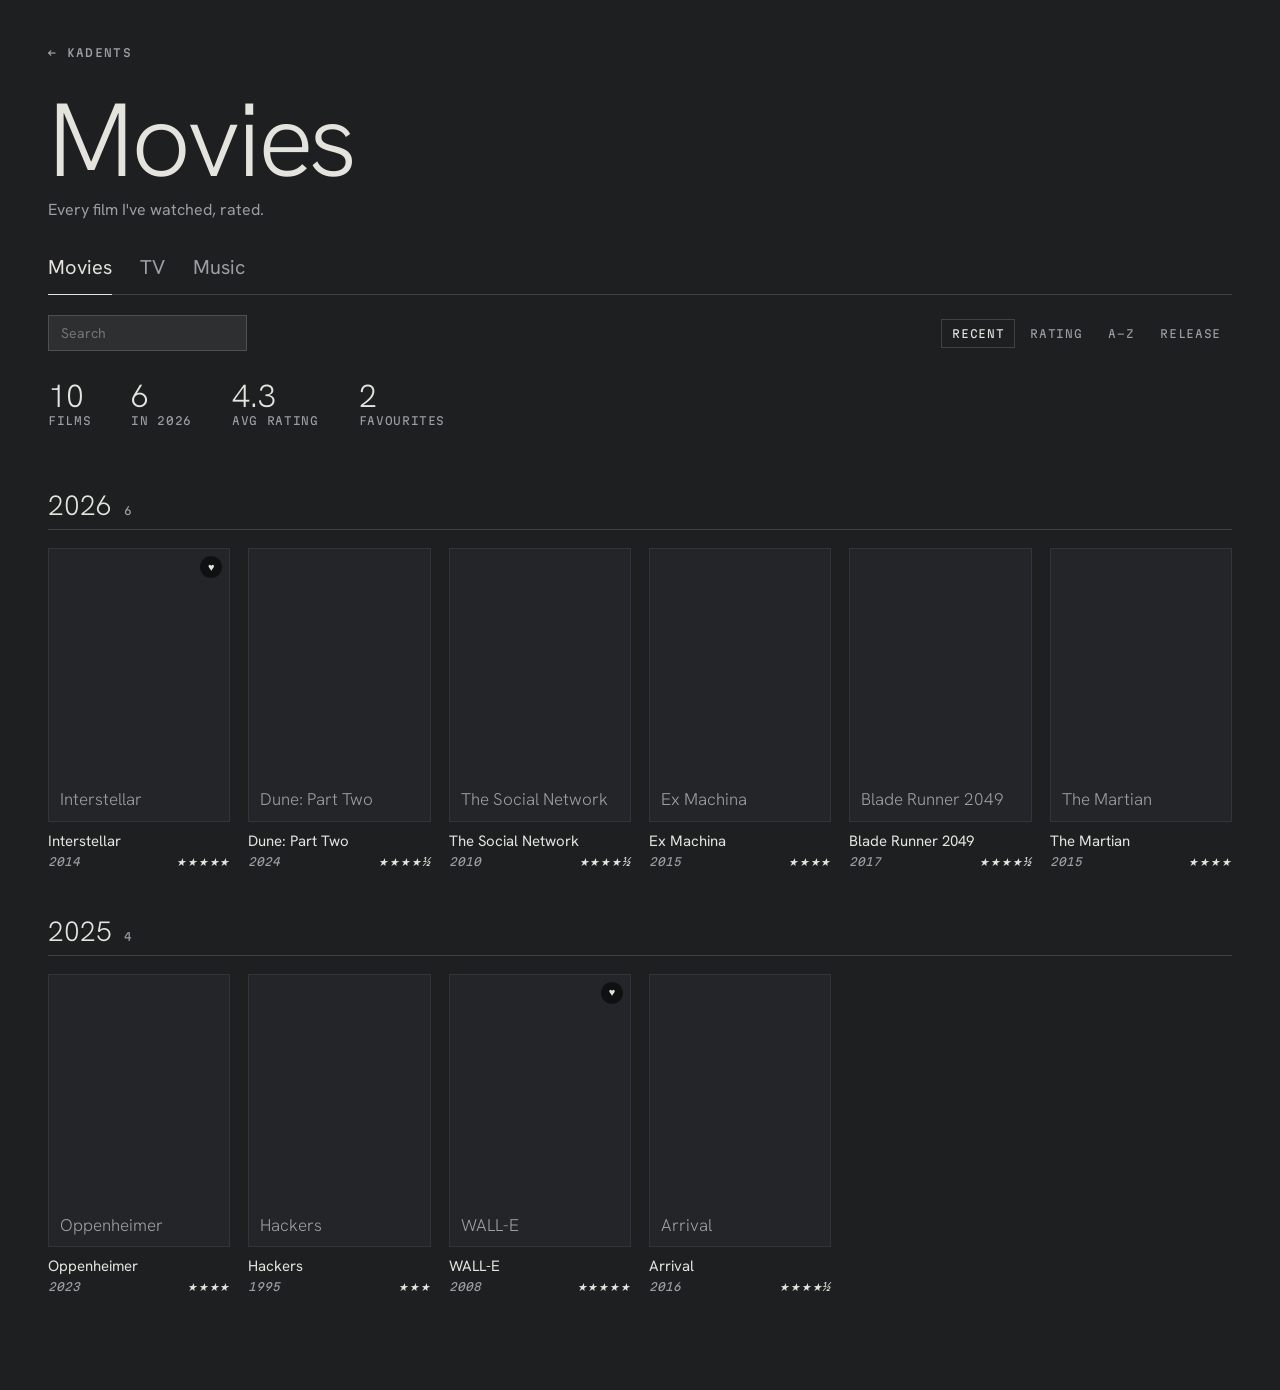
==== movies/index.html @ 59f70e62 "Split Shelf into separate Movies, TV and Music pages Each lives at its own URL (/movies/, /tv/, /mus" ====
<!DOCTYPE html>
<html lang="en">
<head>
  <meta charset="utf-8" />
  <meta name="viewport" content="width=device-width, initial-scale=1, viewport-fit=cover" />
  <title>Movies · Kadents</title>
  <meta name="description" content="Every film I've watched, rated." />
  <link rel="icon" type="image/svg+xml" href="/kadents-violet.svg" media="(prefers-color-scheme: light)">
  <link rel="icon" type="image/svg+xml" href="/kadents-violet-inverted.svg" media="(prefers-color-scheme: dark)">
  <link rel="icon" type="image/png" sizes="32x32" href="/icons/favicon-32.png">
  <link rel="apple-touch-icon" sizes="180x180" href="/icons/apple-touch-icon.png">
  <meta name="theme-color" content="#1d1f21">
  <link rel="preconnect" href="https://fonts.googleapis.com">
  <link rel="preconnect" href="https://fonts.gstatic.com" crossorigin>
  <link rel="stylesheet" href="https://fonts.googleapis.com/css2?family=Hanken+Grotesk:wght@300;400;500&family=Martian+Mono:wght@400;500&display=swap">
  <link rel="stylesheet" href="/shelf/shelf.css" />
</head>
<body data-kind="movies">
  <header class="top">
    <a class="home" href="/">&larr; KADENTS</a>
    <h1>Movies</h1>
    <p class="sub">Every film I've watched, rated.</p>
    <nav class="tabs" aria-label="Other pages">
      <a href="/movies/" aria-current="page">Movies</a>
      <a href="/tv/">TV</a>
      <a href="/music/">Music</a>
    </nav>
    <div class="tools">
      <label class="search"><span class="sr">Search</span><input id="q" type="search" placeholder="Search" autocomplete="off"></label>
      <div class="sort" role="group" aria-label="Sort">
        <button data-sort="recent">Recent</button>
        <button data-sort="rating">Rating</button>
        <button data-sort="title">A&ndash;Z</button>
        <button data-sort="year">Release</button>
      </div>
    </div>
    <dl class="stats" id="stats"></dl>
  </header>

  <main id="shelf" aria-live="polite"></main>

  <dialog id="detail">
    <button class="close" type="button" aria-label="Close">&times;</button>
    <div class="d-art"><img alt=""></div>
    <div class="d-body">
      <p class="d-kind mono"></p>
      <h2 class="d-title"></h2>
      <p class="d-meta mono"></p>
      <p class="d-stars"></p>
      <p class="d-note"></p>
      <p class="d-more"></p>
    </div>
  </dialog>

  <script src="/shelf/data.js"></script>
  <script src="/shelf/shelf.js"></script>
</body>
</html>
---- shelf/shelf.css ----
/* Same grayscale look as the front page: Hanken Grotesk for words, Martian Mono for numbers. */
:root {
  color-scheme: dark;
  --bg: #1d1f21;
  --page: #232528;
  --ink: #e4e3de;
  --muted: #9a9fa3;
  --rule: color-mix(in srgb, var(--ink) 18%, transparent);
  --faint: color-mix(in srgb, var(--ink) 8%, transparent);
  --sans: "Hanken Grotesk", "Helvetica Neue", Arial, sans-serif;
  --mono: "Martian Mono", ui-monospace, Menlo, monospace;
  --gutter: clamp(16px, 4vw, 48px);
  --card: 168px;
}
*, *::before, *::after { box-sizing: border-box; }
body { margin: 0; background: var(--bg); color: var(--ink); font: 400 16px/1.45 var(--sans); -webkit-font-smoothing: antialiased; }
a { color: inherit; }
button { font: inherit; color: inherit; background: none; border: 0; cursor: pointer; }
:focus-visible { outline: 1px solid var(--ink); outline-offset: 3px; }
.mono { font-family: var(--mono); }
.sr { position: absolute; width: 1px; height: 1px; overflow: hidden; clip: rect(0 0 0 0); }

.top { padding: 40px var(--gutter) 8px; max-width: 1400px; margin: 0 auto; }
.home { font: 500 11px/1 var(--mono); letter-spacing: .12em; color: var(--muted); text-decoration: none; }
.home:hover { color: var(--ink); }
h1 { font: 300 clamp(48px, 9vw, 104px)/0.95 var(--sans); letter-spacing: -0.03em; margin: 28px 0 8px; }
.sub { color: var(--muted); margin: 0 0 32px; }

.tabs { display: flex; gap: 28px; border-bottom: 1px solid var(--rule); }
.tabs a { padding: 0 0 12px; font-size: 20px; color: var(--muted); text-decoration: none; border-bottom: 1px solid transparent; margin-bottom: -1px; transition: color .2s, border-color .2s; }
.tabs a:hover { color: var(--ink); }
.tabs a[aria-current="page"] { color: var(--ink); border-color: var(--ink); }

.tools { display: flex; flex-wrap: wrap; gap: 12px 24px; align-items: center; justify-content: space-between; margin: 20px 0 0; }
.search input { width: min(280px, 100%); background: var(--faint); border: 1px solid var(--rule); color: var(--ink); font: 400 14px var(--sans); padding: 8px 12px; border-radius: 0; }
.search input:focus { outline: none; border-color: var(--ink); }
.sort { display: flex; gap: 4px; flex-wrap: wrap; }
.sort button { font: 400 11px/1 var(--mono); letter-spacing: .06em; text-transform: uppercase; padding: 8px 10px; color: var(--muted); border: 1px solid transparent; }
.sort button:hover { color: var(--ink); }
.sort button[aria-pressed="true"] { color: var(--ink); border-color: var(--rule); }

.stats { display: flex; flex-wrap: wrap; gap: 8px 40px; margin: 28px 0 0; }
.stats div { display: flex; flex-direction: column-reverse; }
.stats dt { font: 400 11px var(--mono); color: var(--muted); letter-spacing: .06em; text-transform: uppercase; }
.stats dd { margin: 0; font: 300 32px/1.1 var(--sans); }

main { padding: 8px var(--gutter) 96px; max-width: 1400px; margin: 0 auto; }
.group h2 { display: flex; align-items: baseline; gap: 12px; font: 300 28px/1 var(--sans); margin: 48px 0 18px; padding-bottom: 10px; border-bottom: 1px solid var(--rule); }
.group h2 small { font: 400 11px var(--mono); color: var(--muted); }
.grid { display: grid; grid-template-columns: repeat(auto-fill, minmax(var(--card), 1fr)); gap: 28px 18px; }
@media (max-width: 520px) { :root { --card: 104px; } .grid { gap: 20px 12px; } .stats { gap: 8px 24px; } .stats dd { font-size: 26px; } }

.card { text-align: left; display: block; width: 100%; padding: 0; }
.art { position: relative; aspect-ratio: 2 / 3; background: var(--page); overflow: hidden; outline: 1px solid var(--faint); outline-offset: -1px; }
.music .art { aspect-ratio: 1; }
.art img { width: 100%; height: 100%; object-fit: cover; display: block; opacity: 0; transition: opacity .5s ease, transform .5s ease, filter .5s ease; }
.art img.in { opacity: 1; }
.art .ph { position: absolute; inset: 0; display: flex; align-items: flex-end; padding: 12px; font: 300 17px/1.15 var(--sans); color: var(--muted); }
.art img.in + .ph { display: none; }
.card:hover .art img, .card:focus-visible .art img { transform: scale(1.04); }
.fav { position: absolute; top: 8px; right: 8px; width: 22px; height: 22px; display: grid; place-items: center; background: rgba(0,0,0,.55); border-radius: 50%; font-size: 11px; line-height: 1; }
.cap { padding: 10px 0 0; }
.cap b { display: block; font-weight: 400; font-size: 15px; line-height: 1.25; overflow: hidden; text-overflow: ellipsis; display: -webkit-box; -webkit-line-clamp: 2; -webkit-box-orient: vertical; }
.cap span { display: flex; justify-content: space-between; gap: 8px; margin-top: 4px; font: 400 11px var(--mono); color: var(--muted); }
.stars { letter-spacing: .08em; color: var(--ink); white-space: nowrap; }
.empty { color: var(--muted); padding: 64px 0; }

dialog { border: 1px solid var(--rule); background: var(--bg); color: var(--ink); padding: 0; width: min(760px, calc(100vw - 32px)); max-height: calc(100vh - 32px); }
dialog::backdrop { background: rgba(10, 11, 12, .78); backdrop-filter: blur(6px); }
dialog[open] { display: grid; grid-template-columns: 260px 1fr; }
dialog[open].no-art { grid-template-columns: 1fr; }
@media (max-width: 600px) { dialog[open] { grid-template-columns: 1fr; } .d-art { max-width: 220px; margin: 24px auto 0; } }
.d-art { background: var(--page); align-self: start; }
.d-art img { width: 100%; display: block; }
.d-body { padding: 28px; }
.d-kind, .d-meta { font-size: 11px; color: var(--muted); letter-spacing: .06em; text-transform: uppercase; margin: 0; }
.d-title { font: 300 34px/1.05 var(--sans); margin: 10px 0 10px; }
.d-stars { font-size: 20px; letter-spacing: .1em; margin: 20px 0; }
.d-note { color: var(--ink); }
.d-more a { font: 400 11px var(--mono); color: var(--muted); }
.close { position: absolute; top: 10px; right: 14px; font-size: 26px; color: var(--muted); z-index: 1; }
.close:hover { color: var(--ink); }
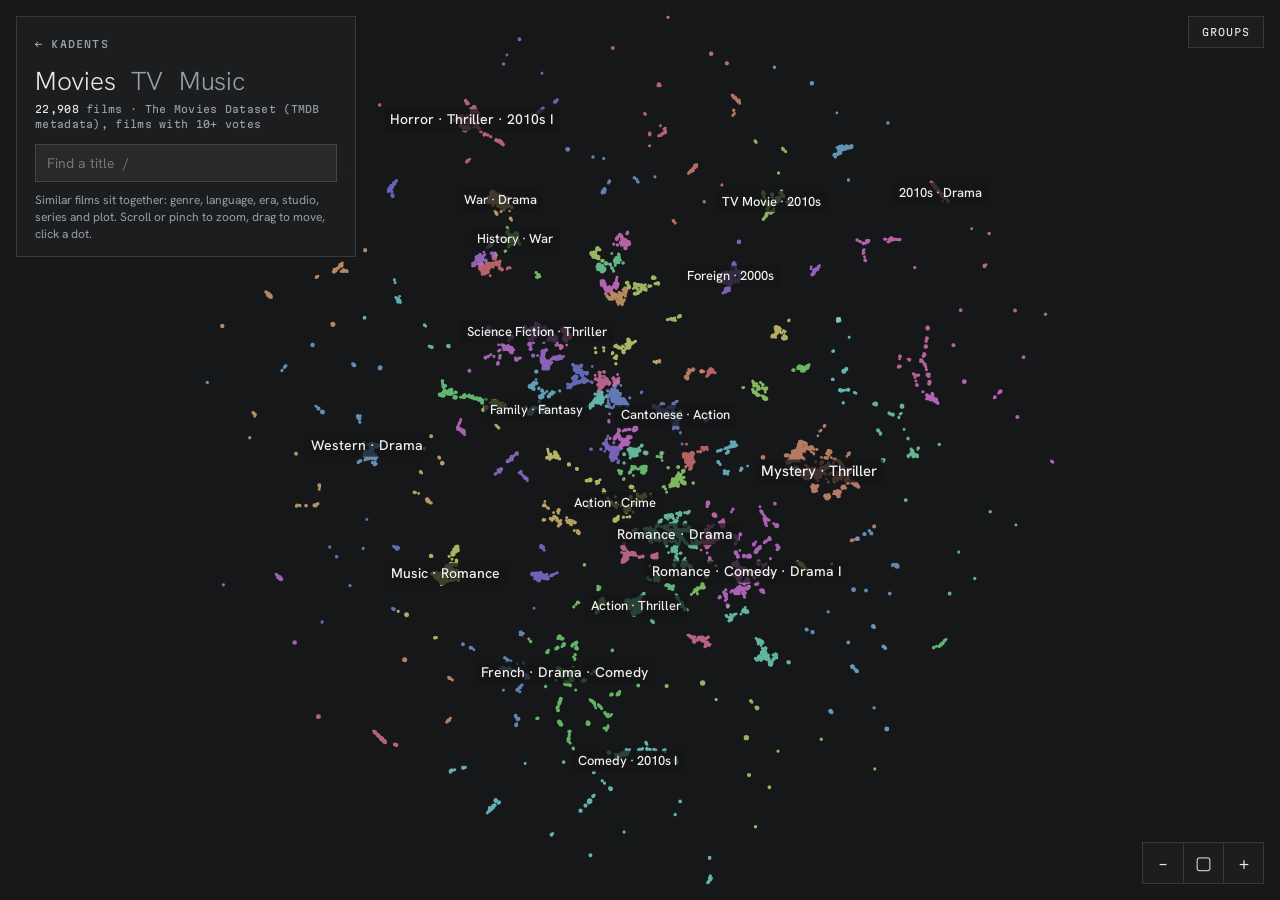
==== commit f2260f5f: "Turn Movies, TV and Music into similarity maps Each page is now a zoomable dot map where similar tit" ====
--- a/movies/index.html
+++ b/movies/index.html
@@ -3,56 +3,49 @@
 <head>
   <meta charset="utf-8" />
   <meta name="viewport" content="width=device-width, initial-scale=1, viewport-fit=cover" />
-  <title>Movies · Kadents</title>
-  <meta name="description" content="Every film I've watched, rated." />
+  <title>Movies map · Kadents</title>
+  <meta name="description" content="A map of films, where similar films sit next to each other." />
   <link rel="icon" type="image/svg+xml" href="/kadents-violet.svg" media="(prefers-color-scheme: light)">
   <link rel="icon" type="image/svg+xml" href="/kadents-violet-inverted.svg" media="(prefers-color-scheme: dark)">
   <link rel="icon" type="image/png" sizes="32x32" href="/icons/favicon-32.png">
   <link rel="apple-touch-icon" sizes="180x180" href="/icons/apple-touch-icon.png">
-  <meta name="theme-color" content="#1d1f21">
+  <meta name="theme-color" content="#161719">
   <link rel="preconnect" href="https://fonts.googleapis.com">
   <link rel="preconnect" href="https://fonts.gstatic.com" crossorigin>
   <link rel="stylesheet" href="https://fonts.googleapis.com/css2?family=Hanken+Grotesk:wght@300;400;500&family=Martian+Mono:wght@400;500&display=swap">
-  <link rel="stylesheet" href="/shelf/shelf.css" />
+  <link rel="preload" href="/maps/movies.json" as="fetch" crossorigin>
+  <link rel="stylesheet" href="/maps/map.css" />
 </head>
 <body data-kind="movies">
-  <header class="top">
+  <canvas id="map" aria-label="Map of films. Use the search box to find one."></canvas>
+  <p id="loading">Loading the map</p>
+
+  <header class="head panel">
     <a class="home" href="/">&larr; KADENTS</a>
-    <h1>Movies</h1>
-    <p class="sub">Every film I've watched, rated.</p>
-    <nav class="tabs" aria-label="Other pages">
-      <a href="/movies/" aria-current="page">Movies</a>
-      <a href="/tv/">TV</a>
-      <a href="/music/">Music</a>
+    <nav aria-label="Maps">
+        <a href="/movies/" aria-current="page">Movies</a>
+        <a href="/tv/">TV</a>
+        <a href="/music/">Music</a>
     </nav>
-    <div class="tools">
-      <label class="search"><span class="sr">Search</span><input id="q" type="search" placeholder="Search" autocomplete="off"></label>
-      <div class="sort" role="group" aria-label="Sort">
-        <button data-sort="recent">Recent</button>
-        <button data-sort="rating">Rating</button>
-        <button data-sort="title">A&ndash;Z</button>
-        <button data-sort="year">Release</button>
-      </div>
+    <p class="meta"><b id="count">…</b> films · <span id="source"></span></p>
+    <div class="search">
+      <input id="q" type="search" placeholder="Find a title  /" autocomplete="off" aria-label="Find a title">
+      <ol id="results" hidden></ol>
     </div>
-    <dl class="stats" id="stats"></dl>
+    <p class="how">Similar films sit together: genre, language, era, studio, series and plot. Scroll or pinch to zoom, drag to move, click a dot.</p>
   </header>
 
-  <main id="shelf" aria-live="polite"></main>
+  <button id="groupsBtn" class="panel" type="button">Groups</button>
+  <div class="groups panel"><ol id="clusters"></ol></div>
+  <div class="zoom panel">
+    <button id="zout" type="button" aria-label="Zoom out">&minus;</button>
+    <button id="zfit" type="button" aria-label="Show everything">&#9634;</button>
+    <button id="zin" type="button" aria-label="Zoom in">+</button>
+  </div>
 
-  <dialog id="detail">
-    <button class="close" type="button" aria-label="Close">&times;</button>
-    <div class="d-art"><img alt=""></div>
-    <div class="d-body">
-      <p class="d-kind mono"></p>
-      <h2 class="d-title"></h2>
-      <p class="d-meta mono"></p>
-      <p class="d-stars"></p>
-      <p class="d-note"></p>
-      <p class="d-more"></p>
-    </div>
-  </dialog>
+  <div id="tip" hidden></div>
+  <section id="card" class="panel" hidden aria-live="polite"></section>
 
-  <script src="/shelf/data.js"></script>
-  <script src="/shelf/shelf.js"></script>
+  <script src="/maps/map.js"></script>
 </body>
 </html>
--- a/maps/map.css
+++ b/maps/map.css
@@ -0,0 +1,102 @@
+/* Full-screen dot map. Same fonts and near-black ground as the front page; the dots carry the only colour. */
+:root {
+  color-scheme: dark;
+  --bg: #161719;
+  --panel: rgba(29, 31, 33, .9);
+  --ink: #e9e8e3;
+  --muted: #9a9fa3;
+  --rule: rgba(233, 232, 227, .14);
+  --sans: "Hanken Grotesk", "Helvetica Neue", Arial, sans-serif;
+  --mono: "Martian Mono", ui-monospace, Menlo, monospace;
+}
+*, *::before, *::after { box-sizing: border-box; }
+html, body { margin: 0; height: 100%; overflow: hidden; background: var(--bg); color: var(--ink); font: 400 15px/1.4 var(--sans); -webkit-font-smoothing: antialiased; }
+button { font: inherit; color: inherit; background: none; border: 0; padding: 0; cursor: pointer; text-align: left; }
+a { color: inherit; }
+[hidden] { display: none !important; }
+:focus-visible { outline: 1px solid var(--ink); outline-offset: 2px; }
+
+#map { position: fixed; inset: 0; width: 100%; height: 100%; touch-action: none; cursor: grab; }
+#map:active { cursor: grabbing; }
+#loading { position: fixed; inset: 0; display: grid; place-items: center; font: 400 11px var(--mono); letter-spacing: .1em; text-transform: uppercase; color: var(--muted); pointer-events: none; }
+.ready #loading { display: none; }
+
+.panel { background: var(--panel); backdrop-filter: blur(12px); -webkit-backdrop-filter: blur(12px); border: 1px solid var(--rule); }
+
+/* header */
+.head { position: fixed; top: 16px; left: 16px; width: min(340px, calc(100vw - 32px)); padding: 16px 18px 14px; z-index: 3; }
+.home { font: 500 10px/1 var(--mono); letter-spacing: .12em; color: var(--muted); text-decoration: none; }
+.home:hover { color: var(--ink); }
+.head nav { display: flex; gap: 16px; margin: 14px 0 4px; }
+.head nav a { font: 300 26px/1 var(--sans); color: var(--muted); text-decoration: none; letter-spacing: -.01em; }
+.head nav a[aria-current="page"] { color: var(--ink); }
+.head nav a:hover { color: var(--ink); }
+.meta { margin: 8px 0 12px; font: 400 10px/1.5 var(--mono); color: var(--muted); letter-spacing: .03em; }
+.meta b { color: var(--ink); font-weight: 400; }
+.search { position: relative; }
+.search input { width: 100%; background: rgba(255,255,255,.05); border: 1px solid var(--rule); color: var(--ink); font: 400 14px var(--sans); padding: 9px 11px; border-radius: 0; }
+.search input:focus { outline: none; border-color: var(--ink); }
+#results { list-style: none; margin: 6px 0 0; padding: 0; max-height: 50vh; overflow: auto; }
+#results button { display: block; width: 100%; padding: 7px 4px; border-top: 1px solid var(--rule); font-size: 14px; }
+#results button.on, #results button:hover { background: rgba(255,255,255,.06); }
+#results small { color: var(--muted); font-size: 12px; }
+#results .none { color: var(--muted); padding: 8px 4px; font-size: 13px; }
+i { display: inline-block; width: 8px; height: 8px; border-radius: 50%; margin-right: 8px; vertical-align: 1px; flex: none; }
+.how { margin: 10px 0 0; font-size: 12px; color: var(--muted); }
+
+/* clusters */
+#groupsBtn { position: fixed; top: 16px; right: 16px; z-index: 3; padding: 9px 13px; font: 400 10px var(--mono); letter-spacing: .1em; text-transform: uppercase; }
+.groups { position: fixed; top: 60px; right: 16px; bottom: 76px; width: 280px; overflow: auto; z-index: 2; padding: 6px 0; display: none; }
+.groups-open .groups { display: block; }
+.groups ol { list-style: none; margin: 0; padding: 0; }
+.groups button { display: flex; align-items: center; width: 100%; padding: 6px 14px; font-size: 13px; gap: 0; }
+.groups button span { flex: 1; }
+.groups button small { font: 400 10px var(--mono); color: var(--muted); }
+.groups button:hover { background: rgba(255,255,255,.05); }
+.groups button[aria-pressed="true"] { background: rgba(255,255,255,.1); }
+
+/* zoom */
+.zoom { position: fixed; right: 16px; bottom: 16px; z-index: 2; display: flex; }
+.zoom button { width: 40px; height: 40px; display: grid; place-items: center; font-size: 18px; text-align: center; }
+.zoom button + button { border-left: 1px solid var(--rule); }
+.zoom button:hover { background: rgba(255,255,255,.06); }
+
+/* hover tip */
+#tip { position: fixed; left: 0; top: 0; z-index: 4; pointer-events: none; max-width: 280px; padding: 7px 10px; background: rgba(12,13,14,.92); border: 1px solid var(--rule); }
+#tip b { display: block; font-weight: 500; font-size: 14px; }
+#tip span { font-size: 12px; color: var(--muted); }
+
+/* details */
+#card { position: fixed; left: 16px; bottom: 16px; width: min(380px, calc(100vw - 32px)); max-height: calc(100vh - 340px); min-height: 160px; overflow: auto; z-index: 3; padding: 16px 18px; }
+#card .x { position: absolute; top: 6px; right: 10px; font-size: 22px; color: var(--muted); }
+#card .x:hover { color: var(--ink); }
+.c-top { display: flex; gap: 14px; }
+.c-top img { width: 92px; aspect-ratio: 2/3; object-fit: cover; flex: none; background: #222; }
+.c-cl { margin: 0; font: 400 10px var(--mono); letter-spacing: .05em; text-transform: uppercase; color: var(--muted); padding-right: 20px; }
+.c-cl button:hover { color: var(--ink); text-decoration: underline; }
+#card h2 { font: 400 22px/1.15 var(--sans); margin: 6px 0 2px; }
+.c-sub { margin: 0 0 8px; color: var(--muted); font-size: 13px; }
+.c-f { margin: 2px 0; font-size: 13px; }
+.c-f small { color: var(--muted); }
+.c-d { margin: 8px 0 0; font-size: 13px; color: #c9c8c3; }
+.c-link { display: inline-block; margin-top: 8px; font: 400 10px var(--mono); letter-spacing: .06em; text-transform: uppercase; color: var(--muted); }
+.c-link:hover { color: var(--ink); }
+.c-h { margin: 14px 0 4px; padding-top: 10px; border-top: 1px solid var(--rule); font: 400 10px var(--mono); letter-spacing: .1em; text-transform: uppercase; color: var(--muted); }
+.near { list-style: none; margin: 0; padding: 0; columns: 2; column-gap: 12px; }
+.near button { display: block; width: 100%; padding: 3px 0; font-size: 13px; white-space: nowrap; overflow: hidden; text-overflow: ellipsis; break-inside: avoid; }
+.near button:hover { color: #fff; text-decoration: underline; }
+.near small { color: var(--muted); }
+.bars { display: grid; grid-template-columns: 1fr 1fr; gap: 4px 14px; margin-top: 6px; }
+.bars span { display: flex; align-items: center; gap: 6px; }
+.bars em { font: normal 400 10px var(--mono); color: var(--muted); width: 58px; }
+.bars b { flex: 1; height: 3px; background: linear-gradient(90deg, var(--ink) calc(var(--v) * 100%), rgba(255,255,255,.12) 0); }
+
+@media (max-width: 640px) {
+  .head { top: 8px; left: 8px; width: calc(100vw - 16px); padding: 12px 14px; }
+  .head nav a { font-size: 22px; }
+  .how { display: none; }
+  #groupsBtn { top: auto; bottom: 16px; right: auto; left: 16px; }
+  .groups { top: auto; left: 8px; right: 8px; bottom: 64px; width: auto; max-height: 45vh; }
+  #card { left: 8px; bottom: 8px; width: calc(100vw - 16px); max-height: 52vh; }
+  .near { columns: 1; }
+}
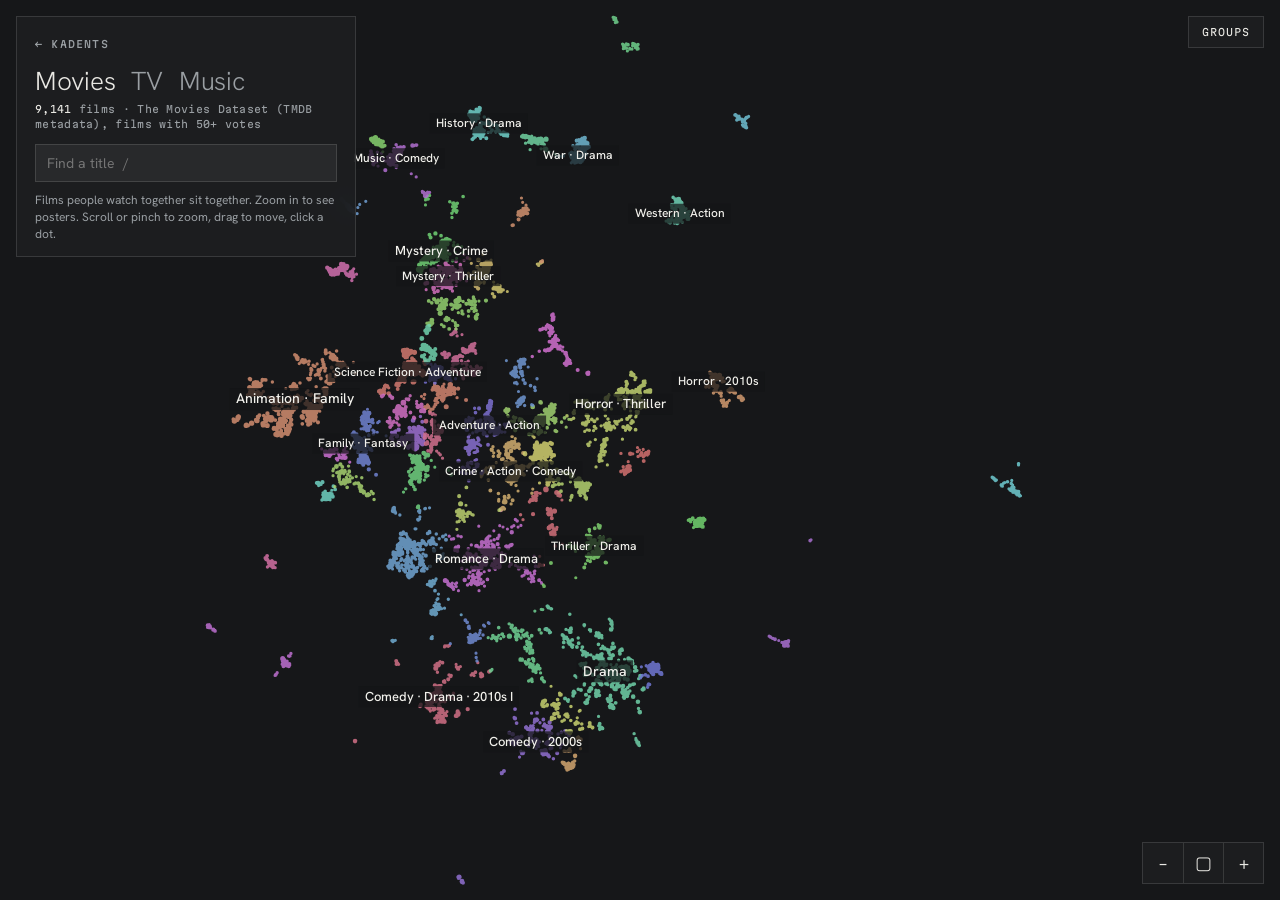
==== commit 23108460: "WIP: rebuild maps from TMDB and Deezer recommendation data Fetchers for TMDB (films, TV, posters, re" ====
--- a/movies/index.html
+++ b/movies/index.html
@@ -32,7 +32,7 @@
       <input id="q" type="search" placeholder="Find a title  /" autocomplete="off" aria-label="Find a title">
       <ol id="results" hidden></ol>
     </div>
-    <p class="how">Similar films sit together: genre, language, era, studio, series and plot. Scroll or pinch to zoom, drag to move, click a dot.</p>
+    <p class="how">Films people watch together sit together. Zoom in to see posters. Scroll or pinch to zoom, drag to move, click a dot.</p>
   </header>
 
   <button id="groupsBtn" class="panel" type="button">Groups</button>
--- a/maps/map.css
+++ b/maps/map.css
@@ -67,11 +67,12 @@
 #tip span { font-size: 12px; color: var(--muted); }
 
 /* details */
-#card { position: fixed; left: 16px; bottom: 16px; width: min(380px, calc(100vw - 32px)); max-height: calc(100vh - 340px); min-height: 160px; overflow: auto; z-index: 3; padding: 16px 18px; }
+#card { position: fixed; left: 16px; bottom: 16px; width: min(420px, calc(100vw - 32px)); max-height: calc(100vh - 290px); min-height: 160px; overflow: auto; z-index: 3; padding: 16px 18px; }
 #card .x { position: absolute; top: 6px; right: 10px; font-size: 22px; color: var(--muted); }
 #card .x:hover { color: var(--ink); }
 .c-top { display: flex; gap: 14px; }
-.c-top img { width: 92px; aspect-ratio: 2/3; object-fit: cover; flex: none; background: #222; }
+.c-top img { width: 112px; aspect-ratio: 2/3; object-fit: cover; flex: none; background: #222; align-self: flex-start; }
+.c-top img.sq { aspect-ratio: 1; border-radius: 50%; }
 .c-cl { margin: 0; font: 400 10px var(--mono); letter-spacing: .05em; text-transform: uppercase; color: var(--muted); padding-right: 20px; }
 .c-cl button:hover { color: var(--ink); text-decoration: underline; }
 #card h2 { font: 400 22px/1.15 var(--sans); margin: 6px 0 2px; }
@@ -79,17 +80,23 @@
 .c-f { margin: 2px 0; font-size: 13px; }
 .c-f small { color: var(--muted); }
 .c-d { margin: 8px 0 0; font-size: 13px; color: #c9c8c3; }
+.c-links { display: flex; gap: 14px; flex-wrap: wrap; margin: 0; }
 .c-link { display: inline-block; margin-top: 8px; font: 400 10px var(--mono); letter-spacing: .06em; text-transform: uppercase; color: var(--muted); }
 .c-link:hover { color: var(--ink); }
 .c-h { margin: 14px 0 4px; padding-top: 10px; border-top: 1px solid var(--rule); font: 400 10px var(--mono); letter-spacing: .1em; text-transform: uppercase; color: var(--muted); }
-.near { list-style: none; margin: 0; padding: 0; columns: 2; column-gap: 12px; }
-.near button { display: block; width: 100%; padding: 3px 0; font-size: 13px; white-space: nowrap; overflow: hidden; text-overflow: ellipsis; break-inside: avoid; }
-.near button:hover { color: #fff; text-decoration: underline; }
-.near small { color: var(--muted); }
-.bars { display: grid; grid-template-columns: 1fr 1fr; gap: 4px 14px; margin-top: 6px; }
-.bars span { display: flex; align-items: center; gap: 6px; }
-.bars em { font: normal 400 10px var(--mono); color: var(--muted); width: 58px; }
-.bars b { flex: 1; height: 3px; background: linear-gradient(90deg, var(--ink) calc(var(--v) * 100%), rgba(255,255,255,.12) 0); }
+.near { list-style: none; margin: 0; padding: 0; display: grid; grid-template-columns: 1fr 1fr; gap: 6px 12px; }
+.near button { display: flex; align-items: center; gap: 9px; width: 100%; padding: 2px 0; font-size: 13px; line-height: 1.2; }
+.near img { width: 30px; aspect-ratio: 2/3; object-fit: cover; flex: none; background: #26282b; }
+.near img.sq { aspect-ratio: 1; }
+.near span { overflow: hidden; display: -webkit-box; -webkit-line-clamp: 2; -webkit-box-orient: vertical; }
+.near small { display: block; color: var(--muted); font-size: 11px; }
+.near button:hover span { color: #fff; text-decoration: underline; }
+.albums { display: grid; grid-template-columns: repeat(3, 1fr); gap: 10px; margin-top: 14px; }
+.albums a { text-decoration: none; font-size: 12px; line-height: 1.2; min-width: 0; }
+.albums img { width: 100%; aspect-ratio: 1; display: block; background: #26282b; margin-bottom: 4px; }
+.albums span { display: block; overflow: hidden; text-overflow: ellipsis; white-space: nowrap; }
+.albums small { color: var(--muted); font-size: 11px; }
+.albums a:hover span { text-decoration: underline; }
 
 @media (max-width: 640px) {
   .head { top: 8px; left: 8px; width: calc(100vw - 16px); padding: 12px 14px; }
@@ -98,5 +105,5 @@
   #groupsBtn { top: auto; bottom: 16px; right: auto; left: 16px; }
   .groups { top: auto; left: 8px; right: 8px; bottom: 64px; width: auto; max-height: 45vh; }
   #card { left: 8px; bottom: 8px; width: calc(100vw - 16px); max-height: 52vh; }
-  .near { columns: 1; }
+  .c-top img { width: 84px; }
 }
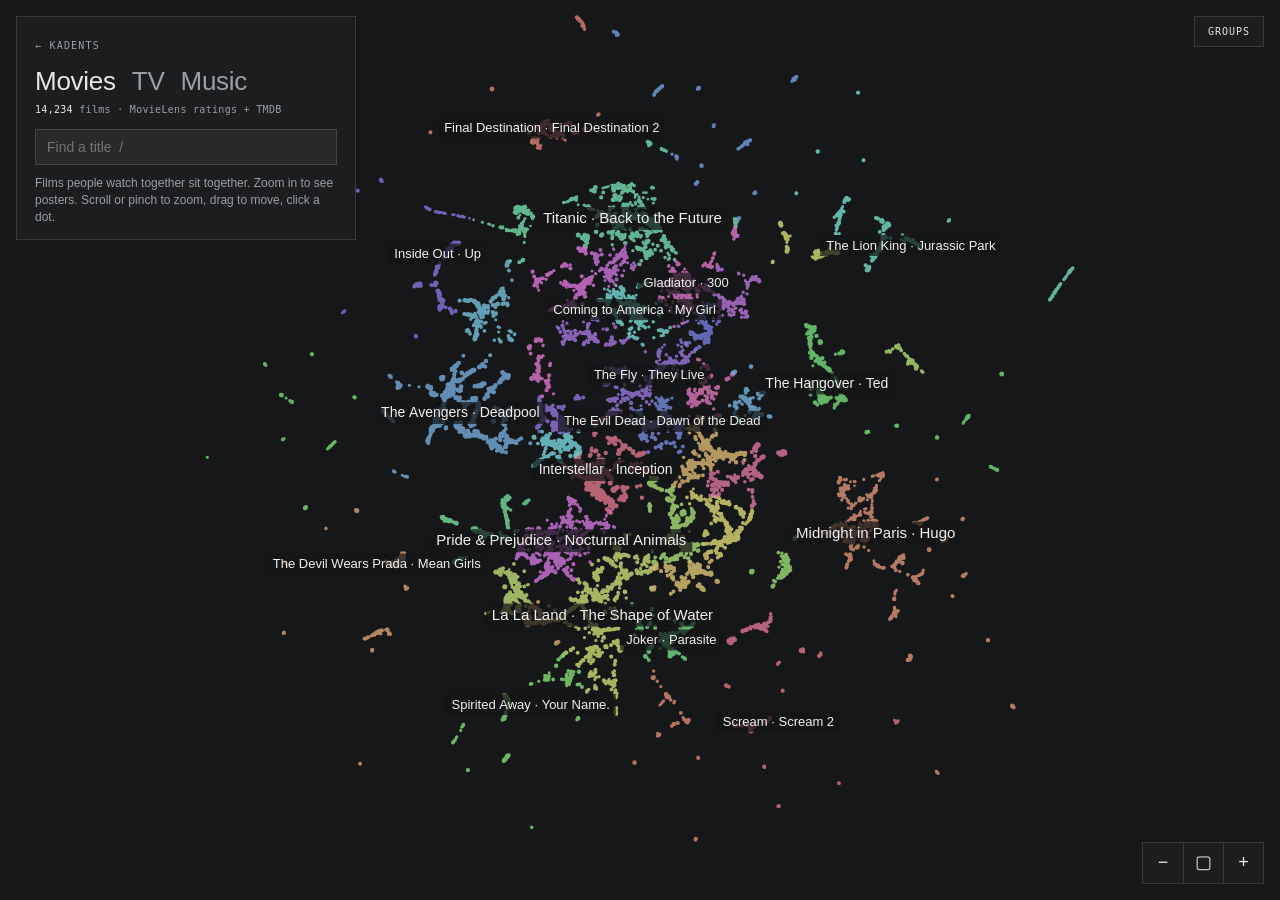
==== commit 12cf0a4b: "Harden the site: CSP, locked-down worker, security.txt - Content-Security-Policy (as a meta tag, sin" ====
--- a/movies/index.html
+++ b/movies/index.html
@@ -2,6 +2,9 @@
 <html lang="en">
 <head>
   <meta charset="utf-8" />
+  <!-- Content Security Policy as a meta tag: GitHub Pages can't send response headers. (frame-ancestors only works as a header.) -->
+  <meta http-equiv="Content-Security-Policy" content="default-src 'self'; script-src 'self'; style-src 'self' 'unsafe-inline' https://fonts.googleapis.com; font-src https://fonts.gstatic.com; img-src 'self' data: https://image.tmdb.org https://cdn-images.dzcdn.net; connect-src 'self'; frame-src 'none'; worker-src 'none'; object-src 'none'; base-uri 'none'; form-action 'none'; upgrade-insecure-requests">
+  <meta name="referrer" content="strict-origin-when-cross-origin">
   <meta name="viewport" content="width=device-width, initial-scale=1, viewport-fit=cover" />
   <title>Movies map · Kadents</title>
   <meta name="description" content="A map of films, where similar films sit next to each other." />
